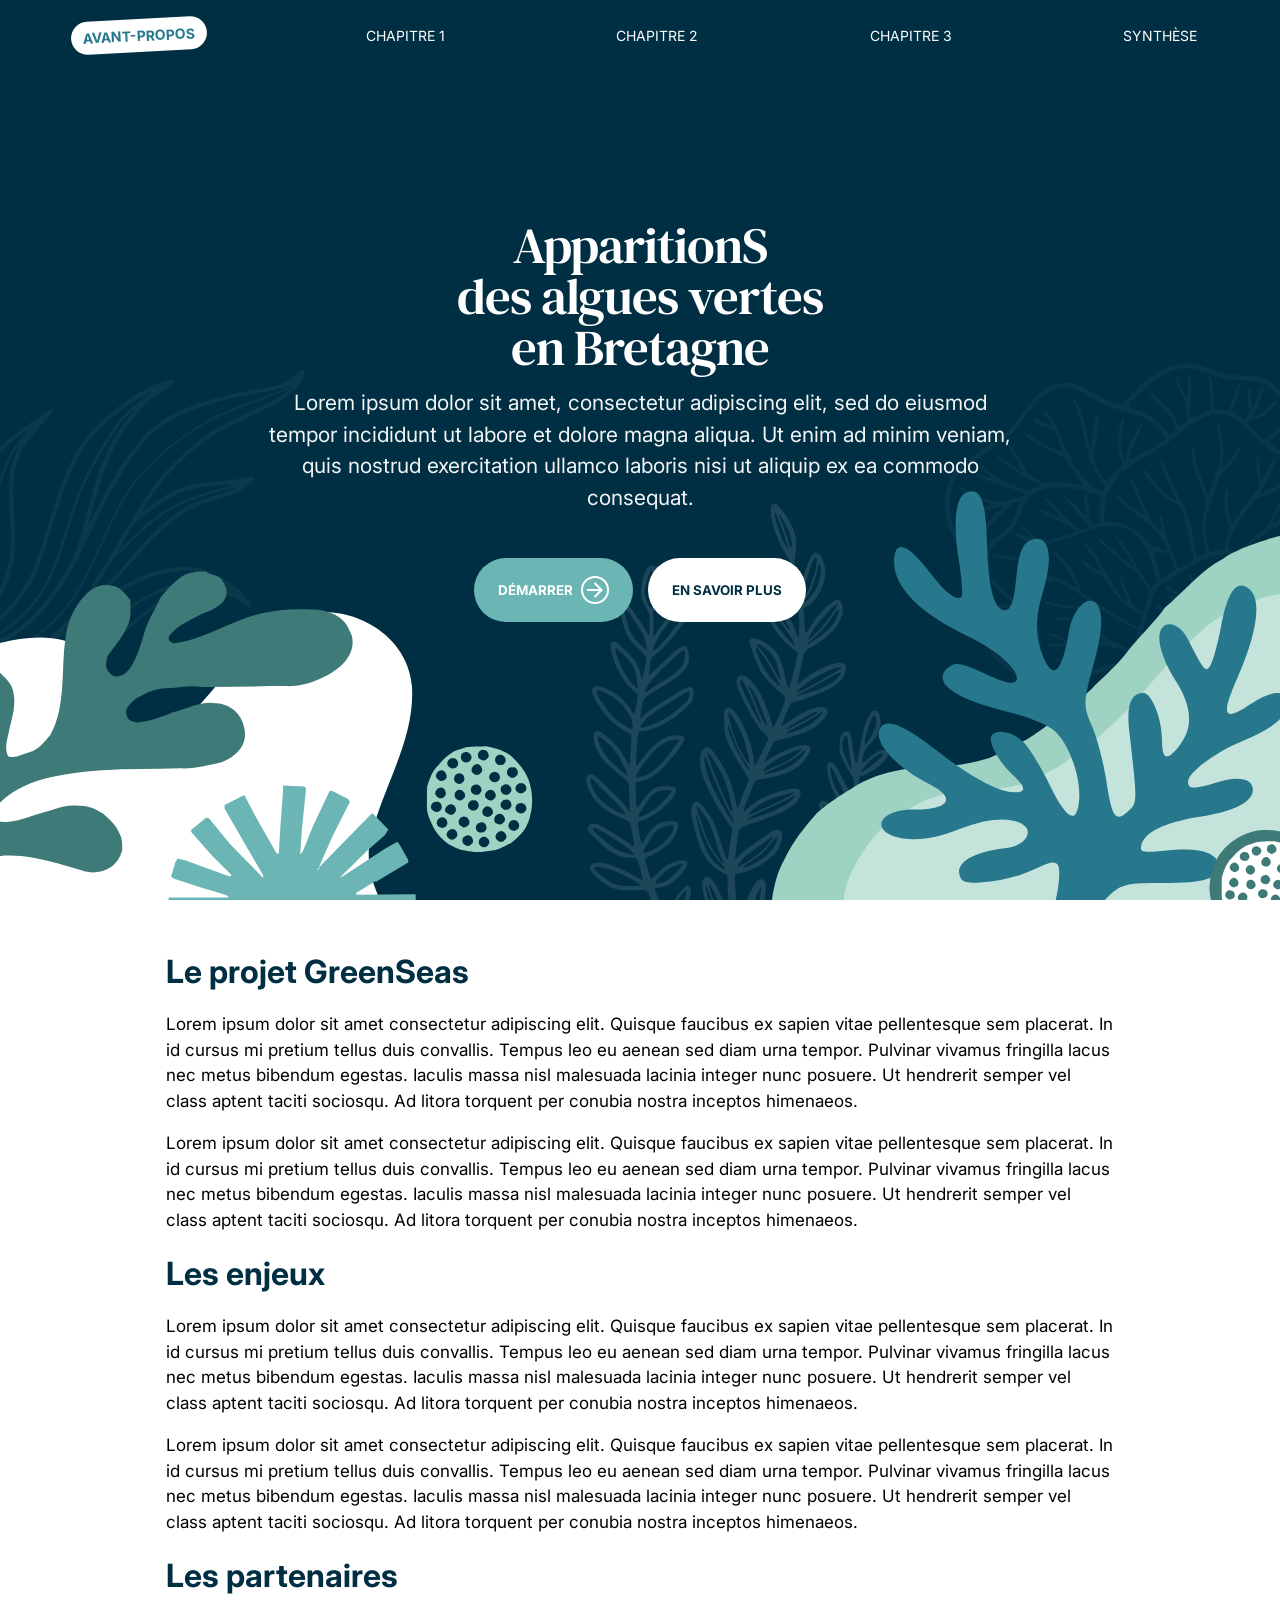
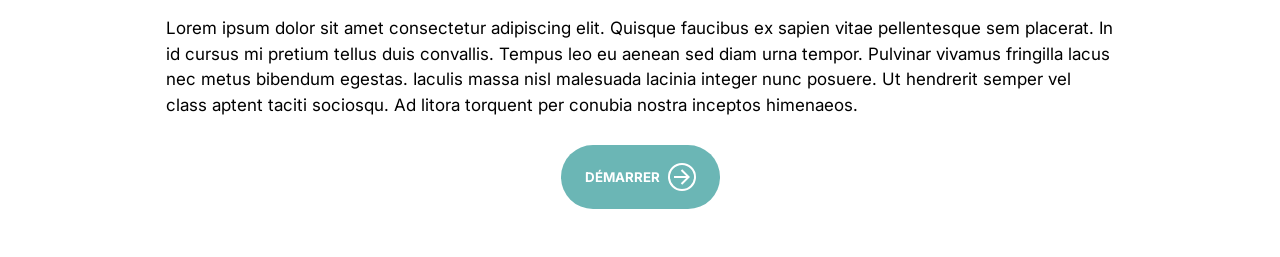
==== stories/greenseas.html @ 944b3de2 "Create html page to greenseas storymap and home #3 #4 #2" ====
<!DOCTYPE html>
<html lang="fr">
  <head>
    <meta charset="UTF-8">
    <meta name="viewport" content="width=device-width, initial-scale=1.0">
    <title>Greenseas - Apparitions des algues vertes en Bretagne</title>
    <style>
      @import url('https://fonts.googleapis.com/css2?family=DM+Serif+Text:ital@0;1&family=Inter:ital,opsz,wght@0,14..32,100..900;1,14..32,100..900&display=swap');

      :root {
        --nav-height: 70px;
        --colorGrenseas: #002f43;
        --colorGrenseas2: #27778d;
        --colorGrenseas3: #6bb6b5;
      }

      /* Reset général */
      * {
        margin: 0;
        padding: 0;
        box-sizing: border-box;
        font-family: 'Inter', system-ui;
      }

      body {
        line-height: 1.5;
        font-feature-settings: "liga" 1, "calt" 1;
      }

      h1 {
        font-family: "DM Serif Text", serif;
      }

      /* Navigation */
      nav {
        background-color: var(--colorGrenseas);
        height: var(--nav-height);
        display: flex;
        align-items: center;
      }

      .nav-tabs {
        display: flex;
        justify-content: space-around;
        gap: 6px;
        width: 100%;
      }

      nav button {
        background: none;
        border: none;
        color: white;
        font-size: 14px;
        padding: 8px 12px;
        cursor: pointer;
        border-radius: 2em;
        white-space: nowrap;
        text-transform: uppercase;
        transition: background-color 0.3s ease, color 0.3s ease, transform 0.35s cubic-bezier(.2, .8, .2, 1);
      }

      nav button.active {
        background-color: #fff;
        font-weight: bold;
        color: var(--colorGrenseas2);
        transform: rotate(-3deg);
      }

      nav button:hover {
        background-color: #fff;
        font-weight: bold;
        color: var(--colorGrenseas2);
        transform: rotate(-3deg) scale(1.05);
      }

      /* Contenu principal */
      .tab-content {
        display: none;
      }

      .tab-content.active {
        display: block;
      }

      @media (max-width: 700px) {
        nav {
          padding: 0px 2px;
        }

        .nav-tabs {
          justify-content: flex-start;
          overflow-x: auto;
          -webkit-overflow-scrolling: touch;
          gap: 8px;
          padding-bottom: 6px;
        }

        .nav-tabs::-webkit-scrollbar {
          height: 2px;
        }

        .nav-tabs::-webkit-scrollbar-thumb {
          background: rgba(255, 255, 255, 0);
          border-radius: 999px;
        }

        .nav-tabs::-webkit-scrollbar-track {
          background: transparent;
        }

        h1.hero-title {
          font-size: 4em;
        }
      }

      html {
        scroll-behavior: smooth;
      }

      /* HERO plein écran */
      .hero {
        min-height: calc(100vh - var(--nav-height));
        background-color: var(--colorGrenseas);
        color: white;
        text-align: center;
        position: relative;
        overflow: hidden;
        display: flex;
        flex-direction: column;
        justify-content: center;
        align-items: center;
      }

      .hero-inner {
        position: relative;
        z-index: 5;
        max-width: 780px;
        width: 100%;
        margin: 0 auto;
        padding: 4rem 1rem 12rem;
        display: flex;
        flex-direction: column;
        gap: 14px;
        align-items: center;
      }

      /* Décor bas (algues) */
      .hero-bottom {
        position: absolute;
        left: 0;
        bottom: -4px;
        width: 100%;
        z-index: 2;
        pointer-events: none;
      }

      .hero-bottom .hero-layer {
        position: absolute;
        bottom: 0;
        left: 50%;
        pointer-events: none;
        user-select: none;
      }

      .hero-bottom .hero-layer--mid {
        width: 105%;
        transform: translateX(-50%);
        opacity: 0.25;
        filter: blur(0.4px);
        transform-origin: bottom center;
        animation: sway 10s ease-in-out infinite;
      }

      .hero-bottom .hero-layer--center {
        width: 100%;
        transform: translateX(-50%);
        height: auto;
        object-fit: contain;
        z-index: 3;
      }

      @media (max-width: 700px) {
        .hero-inner {
          padding: 3.5rem 1rem 13rem;
        }

        .hero-bottom {
          height: 40vh;
        }

        .hero-bottom .hero-layer--mid,
        .hero-bottom .hero-layer--center {
          width: 160%;
        }
      }

      .hero-title {
        font-weight: 100;
        font-size: clamp(20px, 4vw, 4vw);
        letter-spacing: -0.02em;
        line-height: 1;
      }

      .hero-subtitle {
        font-size: clamp(20px, 2vw, 21px);
        opacity: 0.95;
        max-width: 60ch;
      }

      .hero-cta {
        margin-top: 10px;
        border: none;
        cursor: pointer;
        border-radius: 3em;
        padding: 18px 24px;
        font-weight: 700;
        text-transform: uppercase;
        background: #fff;
        color: var(--colorGrenseas);
        transition: transform 0.25s ease, background-color 0.25s ease, color 0.25s ease;
      }

      .hero-cta__secondary {
        background: var(--colorGrenseas3);
        color: #fff;
        display: flex;
        flex-direction: row;
        gap: 8px;
        align-items: center;
      }

      .hero-cta__secondary svg {
        border: 2px solid white;
        border-radius: 2em;
        padding: 0px;
        transition: transform 0.25s ease
      }

      .hero-cta__secondary:hover svg {
        transform: translateX(5px);
      }

      .hero-actions {
        display: flex;
        gap: 15px;
      }

      .hero-cta:hover {
        transform: translateY(-2px);
      }

      .hero-cta:active {
        transform: translateY(0);
      }

      .tab-container {
        padding: 3em 1em;
        max-width: 980px;
        margin: 0 auto;
      }

      p {
        font-size: 17px;
        margin-bottom: 1em;
      }

      h2 {
        font-size: 2em;
        color: var(--colorGrenseas);
        margin-bottom: .5em;
      }

      .center {
        display: flex;
        flex-direction: row;
        flex-wrap: wrap;
        justify-content: center;
        align-items: center;
      }

      @keyframes sway {
        0% {
          transform: translateX(-50%) rotate(-1.5deg) translateY(0);
        }

        50% {
          transform: translateX(-50%) rotate(1.8deg) translateY(-8px);
        }

        100% {
          transform: translateX(-50%) rotate(-1.5deg) translateY(0);
        }
      }

      @media (prefers-reduced-motion: reduce) {
        .hero-layer {
          animation: none !important;
        }
      }

      /* Carte - iframe */
      .tab-content--map {
        padding: 0;
        margin: 0;
        height: calc(100vh - var(--nav-height));
      }

      .tab-content--map iframe {
        width: 100%;
        height: 100%;
        border: none;
        display: block;
      }
    </style>
  </head>
  <body>
    <!-- Navigation -->
    <nav>
      <div class="nav-tabs">
        <button class="tab-button active" data-tab="tab1">Avant-propos</button>
        <button class="tab-button" data-tab="tab2">Chapitre 1</button>
        <button class="tab-button" data-tab="tab3">Chapitre 2</button>
        <button class="tab-button" data-tab="tab4">Chapitre 3</button>
        <button class="tab-button" data-tab="tab5">Synthèse</button>
      </div>
    </nav>
    <!-- Contenu -->
    <main>
      <div id="tab1" class="tab-content active">
        <!-- HERO (plein écran) -->
        <section class="hero">
          <div class="hero-inner">
            <h1 class="hero-title">ApparitionS <br>des algues vertes <br> en Bretagne </h1>
            <p class="hero-subtitle"> Lorem ipsum dolor sit amet, consectetur adipiscing elit, sed do eiusmod tempor incididunt ut labore et dolore magna aliqua. Ut enim ad minim veniam, quis nostrud exercitation ullamco laboris nisi ut aliquip ex ea commodo consequat. </p>
            <div class="hero-actions">
              <button class="hero-cta hero-cta__secondary" type="button" data-go-tab="tab2"> Démarrer <svg xmlns="http://www.w3.org/2000/svg" viewBox="0 0 24 24" width="28" height="28" fill="currentColor">
                  <path d="M16.1716 10.9999L10.8076 5.63589L12.2218 4.22168L20 11.9999L12.2218 19.778L10.8076 18.3638L16.1716 12.9999H4V10.9999H16.1716Z"></path>
                </svg>
              </button>
              <button class="hero-cta" type="button" data-scroll-target="#tab1-more"> En savoir plus </button>
            </div>
          </div>
          <div class="hero-bottom">
              <img class="hero-layer hero-layer--mid" src="algue_mid.svg" alt="" aria-hidden="true">
              <img class="hero-layer hero-layer--center" src="algues.svg" alt="" aria-hidden="true">
          </div>
        </section>
        <section id="tab1-more" class="tab-container tab1-more">
          <h2>Le projet GreenSeas</h2>
          <p>Lorem ipsum dolor sit amet consectetur adipiscing elit. Quisque faucibus ex sapien vitae pellentesque sem placerat. In id cursus mi pretium tellus duis convallis. Tempus leo eu aenean sed diam urna tempor. Pulvinar vivamus fringilla lacus nec metus bibendum egestas. Iaculis massa nisl malesuada lacinia integer nunc posuere. Ut hendrerit semper vel class aptent taciti sociosqu. Ad litora torquent per conubia nostra inceptos himenaeos.</p>
          <p>Lorem ipsum dolor sit amet consectetur adipiscing elit. Quisque faucibus ex sapien vitae pellentesque sem placerat. In id cursus mi pretium tellus duis convallis. Tempus leo eu aenean sed diam urna tempor. Pulvinar vivamus fringilla lacus nec metus bibendum egestas. Iaculis massa nisl malesuada lacinia integer nunc posuere. Ut hendrerit semper vel class aptent taciti sociosqu. Ad litora torquent per conubia nostra inceptos himenaeos.</p>
          <h2>Les enjeux</h2>
          <p>Lorem ipsum dolor sit amet consectetur adipiscing elit. Quisque faucibus ex sapien vitae pellentesque sem placerat. In id cursus mi pretium tellus duis convallis. Tempus leo eu aenean sed diam urna tempor. Pulvinar vivamus fringilla lacus nec metus bibendum egestas. Iaculis massa nisl malesuada lacinia integer nunc posuere. Ut hendrerit semper vel class aptent taciti sociosqu. Ad litora torquent per conubia nostra inceptos himenaeos.</p>
          <p>Lorem ipsum dolor sit amet consectetur adipiscing elit. Quisque faucibus ex sapien vitae pellentesque sem placerat. In id cursus mi pretium tellus duis convallis. Tempus leo eu aenean sed diam urna tempor. Pulvinar vivamus fringilla lacus nec metus bibendum egestas. Iaculis massa nisl malesuada lacinia integer nunc posuere. Ut hendrerit semper vel class aptent taciti sociosqu. Ad litora torquent per conubia nostra inceptos himenaeos.</p>
          <h2>Les partenaires</h2>
          <p>Lorem ipsum dolor sit amet consectetur adipiscing elit. Quisque faucibus ex sapien vitae pellentesque sem placerat. In id cursus mi pretium tellus duis convallis. Tempus leo eu aenean sed diam urna tempor. Pulvinar vivamus fringilla lacus nec metus bibendum egestas. Iaculis massa nisl malesuada lacinia integer nunc posuere. Ut hendrerit semper vel class aptent taciti sociosqu. Ad litora torquent per conubia nostra inceptos himenaeos.</p>
          <div class="center">
            <button class="hero-cta hero-cta__secondary" type="button" data-go-tab="tab2"> Démarrer <svg xmlns="http://www.w3.org/2000/svg" viewBox="0 0 24 24" width="28" height="28" fill="currentColor">
                <path d="M16.1716 10.9999L10.8076 5.63589L12.2218 4.22168L20 11.9999L12.2218 19.778L10.8076 18.3638L16.1716 12.9999H4V10.9999H16.1716Z"></path>
              </svg>
            </button>
          </div>
        </section>
      </div>
      <div id="tab2" class="tab-content tab-content--map">
            <iframe src="http://localhost/storymap-greenseas/greenseas/" loading="lazy" aria-label="Carte interactive"></iframe>
        </div>
      <div id="tab3" class="tab-container tab-content">
        <h2>Storymap CH2</h2>
      </div>
      <div id="tab4" class="tab-container tab-content">
        <h2>Storymap CH3</h2>
      </div>
      <div id="tab5" class="tab-content">
        <section class="tab1-more tab-container">
          <h2>Synthèse</h2>
          <p>Lorem ipsum dolor sit amet consectetur adipiscing elit. Quisque faucibus ex sapien vitae pellentesque sem placerat. In id cursus mi pretium tellus duis convallis. Tempus leo eu aenean sed diam urna tempor. Pulvinar vivamus fringilla lacus nec metus bibendum egestas. Iaculis massa nisl malesuada lacinia integer nunc posuere. Ut hendrerit semper vel class aptent taciti sociosqu. Ad litora torquent per conubia nostra inceptos himenaeos.</p>
        </section>
      </div>
    </main>
    <!-- JS -->
    <script>
      const buttons = document.querySelectorAll('.tab-button');
      const contents = document.querySelectorAll('.tab-content');
      buttons.forEach(button => {
        button.addEventListener('click', () => {
          buttons.forEach(btn => btn.classList.remove('active'));
          contents.forEach(content => content.classList.remove('active'));
          button.classList.add('active');
          const tabId = button.getAttribute('data-tab');
          document.getElementById(tabId).classList.add('active');
          button.scrollIntoView({
            behavior: 'smooth',
            inline: 'center',
            block: 'nearest'
          });
        });
      });
      document.addEventListener('click', (e) => {
        const btn = e.target.closest('[data-scroll-target]');
        if (!btn) return;
        document.querySelector(btn.dataset.scrollTarget)?.scrollIntoView({
          behavior: 'smooth'
        });
      });
      document.addEventListener('click', (e) => {
        const goTabBtn = e.target.closest('[data-go-tab]');
        if (!goTabBtn) return;
        const targetTabId = goTabBtn.dataset.goTab;
        const targetButton = document.querySelector(`.tab-button[data-tab="${targetTabId}"]`);
        targetButton?.click();
      });
    </script>
  </body>
</html>
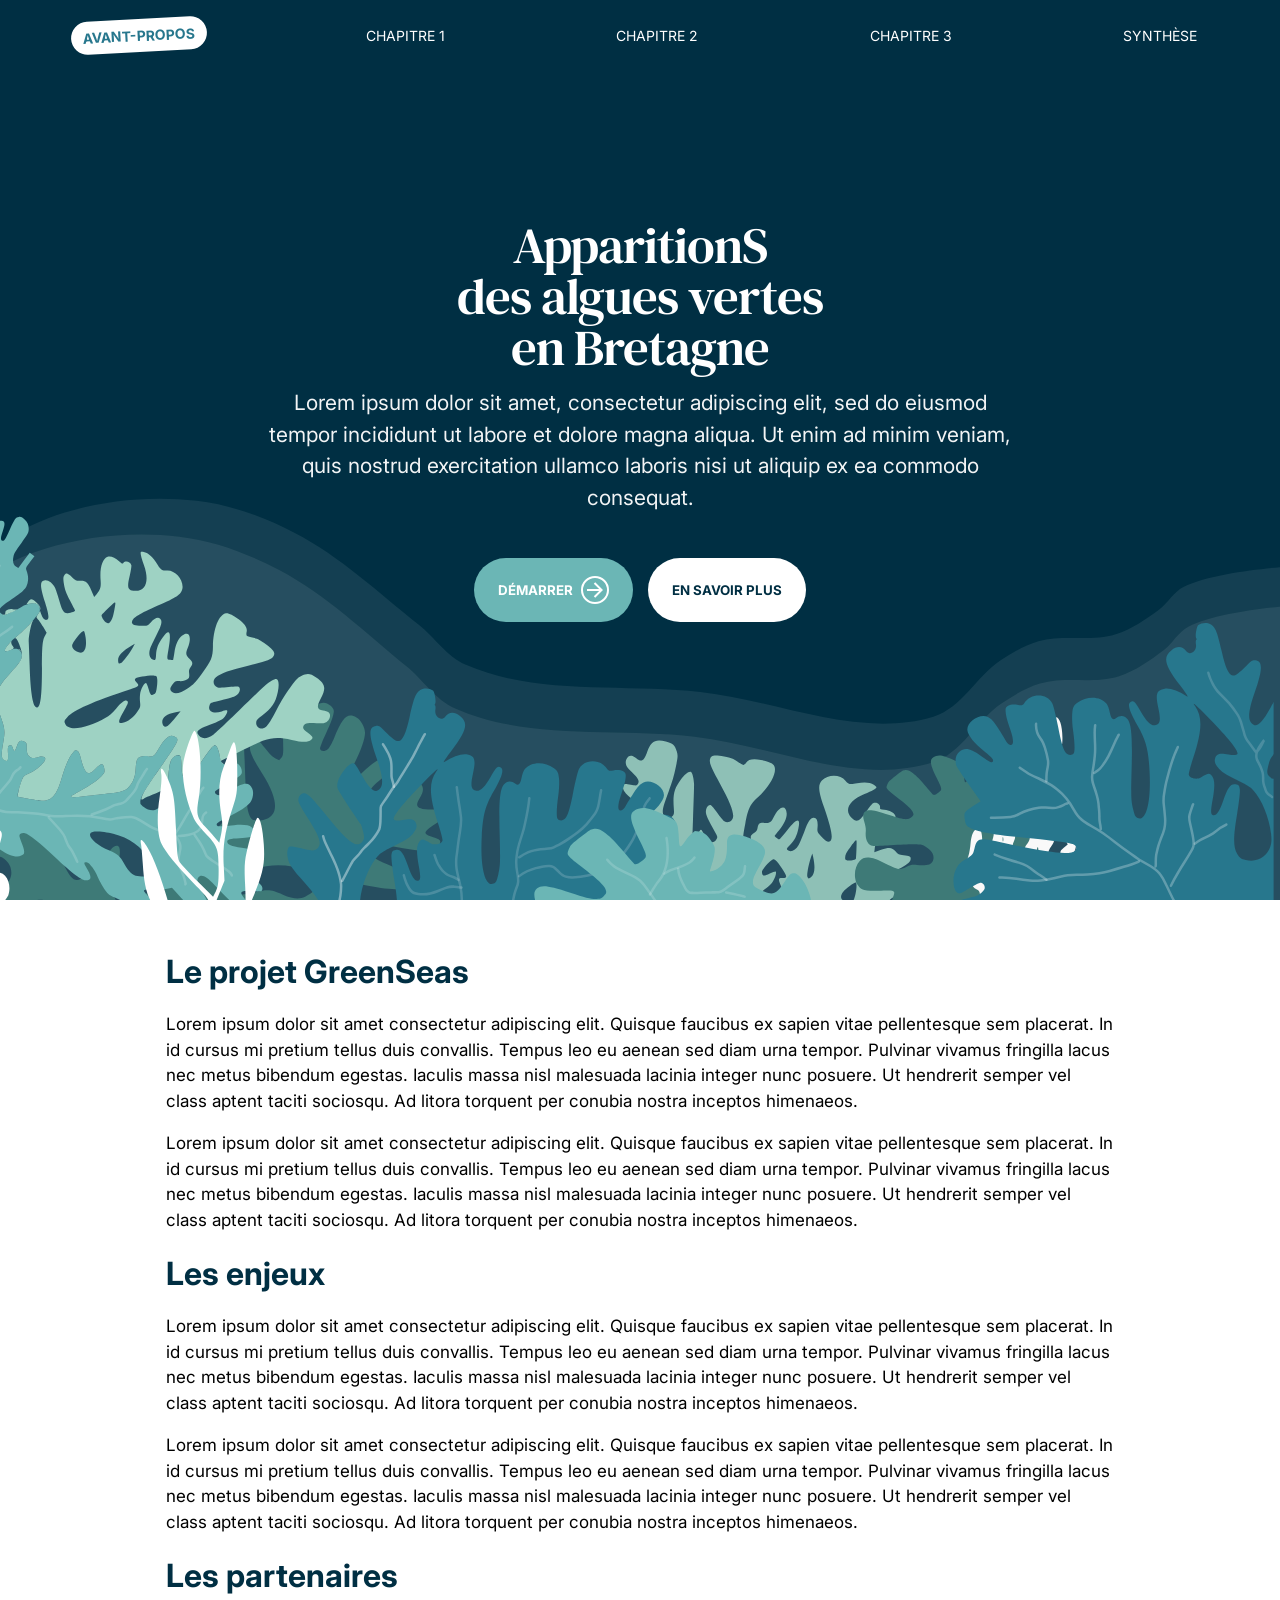
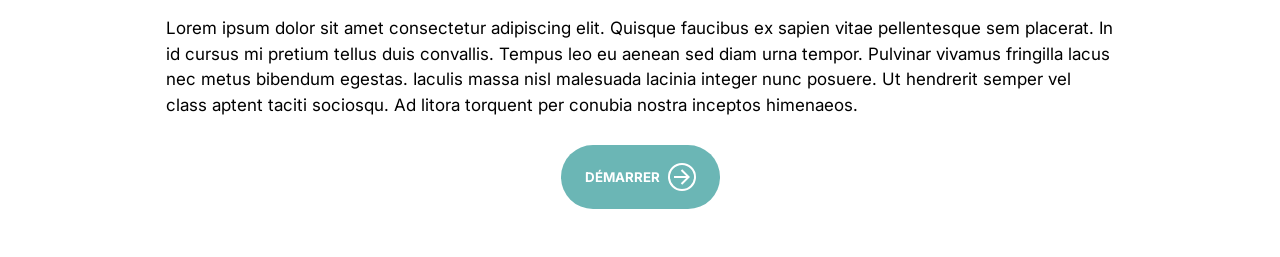
==== commit 70c7f083: "Upate home with img" ====
--- a/stories/greenseas.html
+++ b/stories/greenseas.html
@@ -3,7 +3,9 @@
   <head>
     <meta charset="UTF-8">
     <meta name="viewport" content="width=device-width, initial-scale=1.0">
-    <title>Greenseas - Apparitions des algues vertes en Bretagne</title>
+    <title>GreenSeas ― ApparitionS des algues vertes en Bretagne</title>
+    <link rel="icon" href="assets/favicon.ico" type="image/x-icon">
+
     <style>
       @import url('https://fonts.googleapis.com/css2?family=DM+Serif+Text:ital@0;1&family=Inter:ital,opsz,wght@0,14..32,100..900;1,14..32,100..900&display=swap');
 
@@ -163,11 +165,12 @@
       }
 
       .hero-bottom .hero-layer--mid {
-        width: 105%;
-        transform: translateX(-50%);
-        opacity: 0.25;
-        filter: blur(0.4px);
+        width: 110%;
+        transform: translateX(-55%);
         transform-origin: bottom center;
+      }
+
+      .hero-bottom .hero-layer--sway {
         animation: sway 10s ease-in-out infinite;
       }
 
@@ -176,7 +179,6 @@
         transform: translateX(-50%);
         height: auto;
         object-fit: contain;
-        z-index: 3;
       }
 
       @media (max-width: 700px) {
@@ -280,15 +282,23 @@
 
       @keyframes sway {
         0% {
-          transform: translateX(-50%) rotate(-1.5deg) translateY(0);
+          transform: translateX(-50.5%) translateY(0px) rotate(0deg);
+        }
+
+        25% {
+          transform: translateX(-51%) translateY(-1px) rotate(0.3deg);
         }
 
         50% {
-          transform: translateX(-50%) rotate(1.8deg) translateY(-8px);
+          transform: translateX(-50%) translateY(-2px) rotate(-0.2deg);
+        }
+
+        75% {
+          transform: translateX(-51%) translateY(-1px) rotate(0.3deg);
         }
 
         100% {
-          transform: translateX(-50%) rotate(-1.5deg) translateY(0);
+          transform: translateX(-50.5%) translateY(0px) rotate(0deg);
         }
       }
 
@@ -341,8 +351,10 @@
             </div>
           </div>
           <div class="hero-bottom">
-              <img class="hero-layer hero-layer--mid" src="algue_mid.svg" alt="" aria-hidden="true">
-              <img class="hero-layer hero-layer--center" src="algues.svg" alt="" aria-hidden="true">
+            
+              <img class="hero-layer hero-layer--center" src="assets/algues_plan2.svg" alt="" aria-hidden="true">
+              <img class="hero-layer hero-layer--mid" src="assets/algues_plan1.svg" alt="" aria-hidden="true">              
+              <img class="hero-layer hero-layer--mid hero-layer--sway" src="assets/algues_plan0.svg" alt="" aria-hidden="true">
           </div>
         </section>
         <section id="tab1-more" class="tab-container tab1-more">
@@ -365,8 +377,8 @@
       <div id="tab2" class="tab-content tab-content--map">
             <iframe src="http://localhost/storymap-greenseas/greenseas/" loading="lazy" aria-label="Carte interactive"></iframe>
         </div>
-      <div id="tab3" class="tab-container tab-content">
-        <h2>Storymap CH2</h2>
+      <div id="tab3" class="tab-content--map tab-content">
+        <iframe src="http://localhost/storymap-greenseas/greenseas_ch2/" loading="lazy" aria-label="Carte interactive"></iframe>
       </div>
       <div id="tab4" class="tab-container tab-content">
         <h2>Storymap CH3</h2>
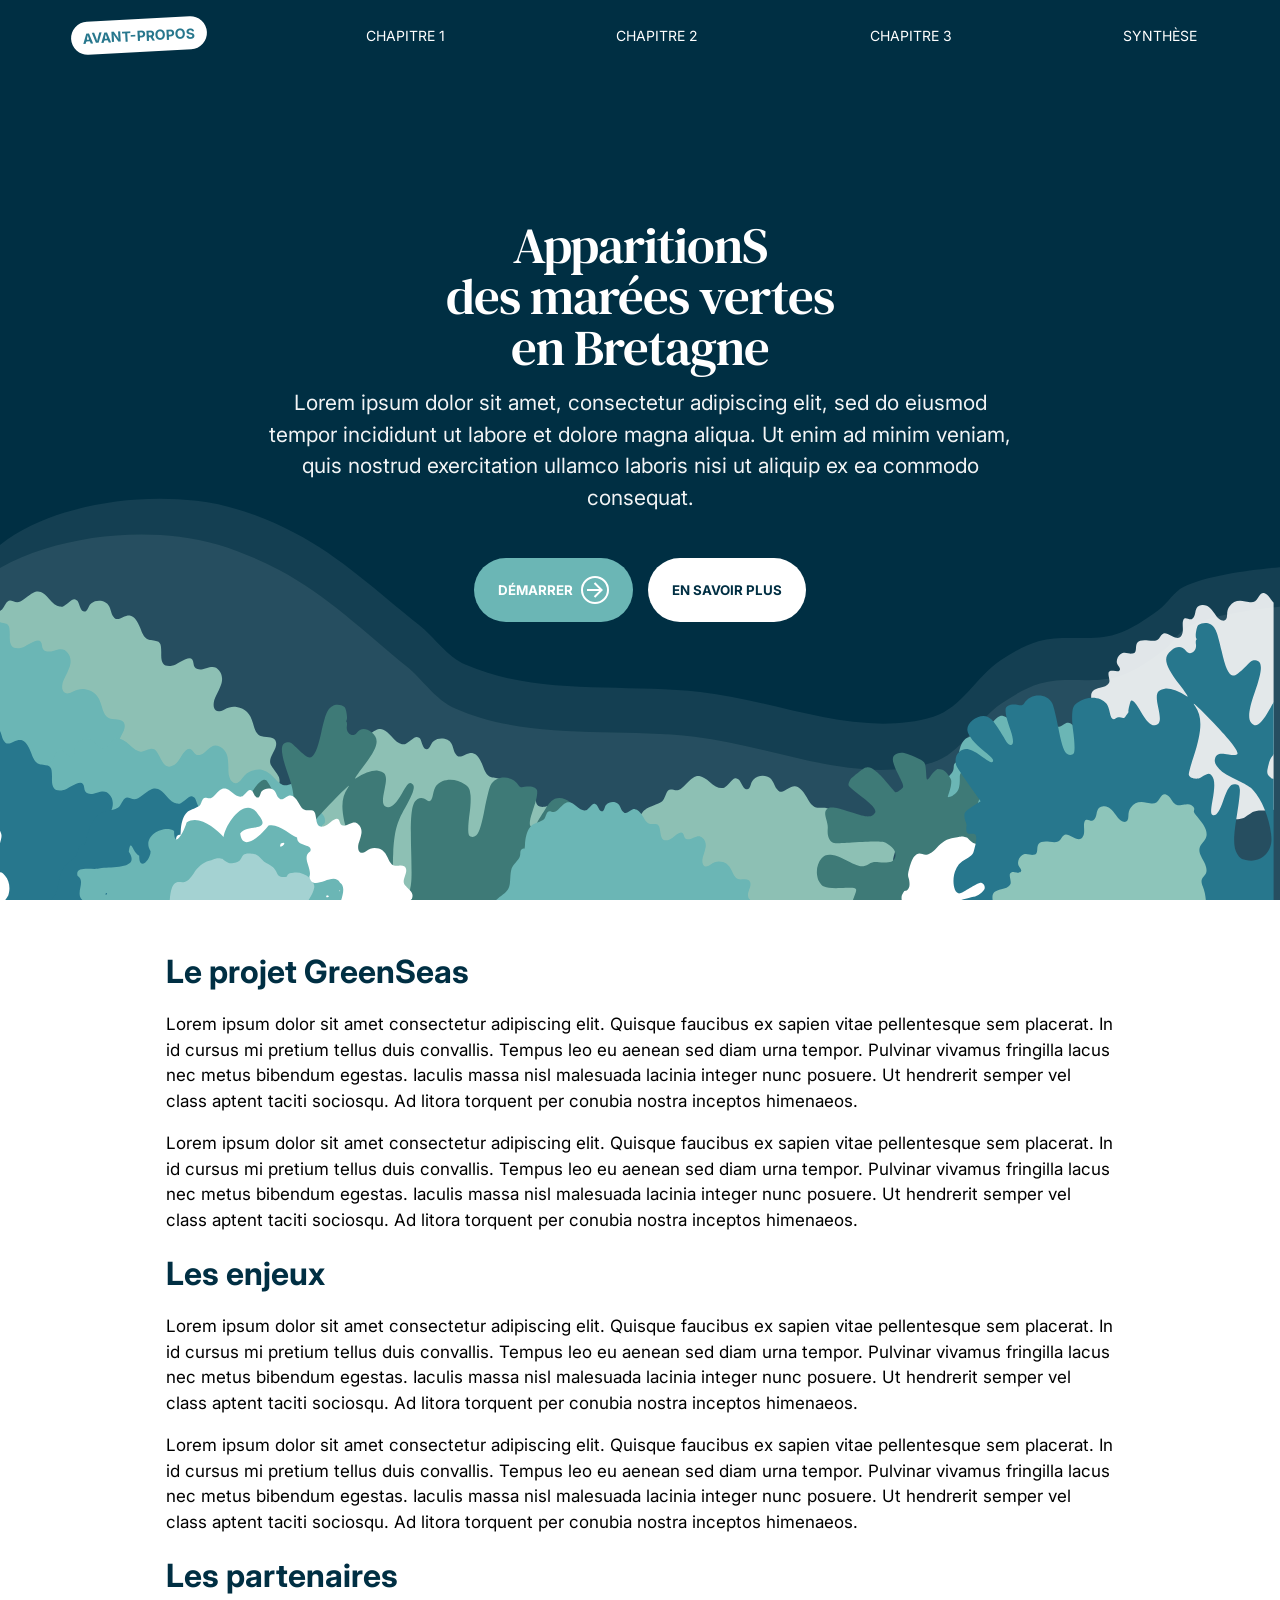
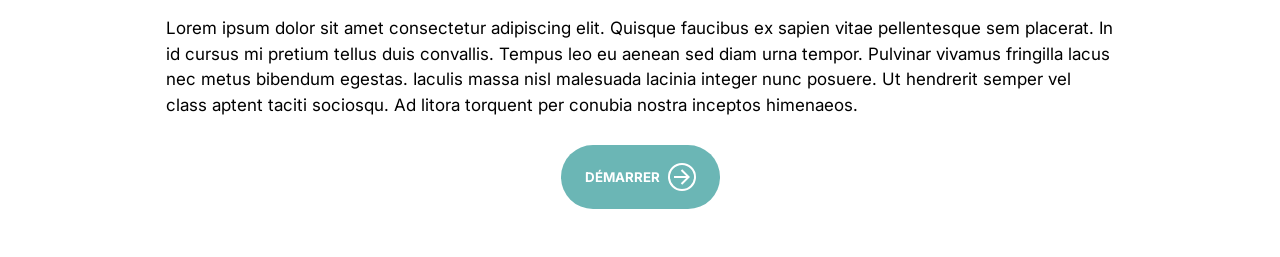
==== commit 0d4f0aa9: "Update stories" ====
--- a/stories/greenseas.html
+++ b/stories/greenseas.html
@@ -340,7 +340,7 @@
         <!-- HERO (plein écran) -->
         <section class="hero">
           <div class="hero-inner">
-            <h1 class="hero-title">ApparitionS <br>des algues vertes <br> en Bretagne </h1>
+            <h1 class="hero-title">ApparitionS <br>des marées vertes <br> en Bretagne </h1>
             <p class="hero-subtitle"> Lorem ipsum dolor sit amet, consectetur adipiscing elit, sed do eiusmod tempor incididunt ut labore et dolore magna aliqua. Ut enim ad minim veniam, quis nostrud exercitation ullamco laboris nisi ut aliquip ex ea commodo consequat. </p>
             <div class="hero-actions">
               <button class="hero-cta hero-cta__secondary" type="button" data-go-tab="tab2"> Démarrer <svg xmlns="http://www.w3.org/2000/svg" viewBox="0 0 24 24" width="28" height="28" fill="currentColor">
@@ -375,13 +375,13 @@
         </section>
       </div>
       <div id="tab2" class="tab-content tab-content--map">
-            <iframe src="http://localhost/storymap-greenseas/greenseas/" loading="lazy" aria-label="Carte interactive"></iframe>
+            <iframe src="/storymap-greenseas/greenseas/" loading="lazy" aria-label="Storymap Chapitre 1"></iframe>
         </div>
       <div id="tab3" class="tab-content--map tab-content">
-        <iframe src="http://localhost/storymap-greenseas/greenseas_ch2/" loading="lazy" aria-label="Carte interactive"></iframe>
+        <iframe src="/storymap-greenseas/greenseas_ch2/" loading="lazy" aria-label="Storymap Chapitre 2"></iframe>
       </div>
-      <div id="tab4" class="tab-container tab-content">
-        <h2>Storymap CH3</h2>
+      <div id="tab4" class="tab-content--map tab-content">
+        <iframe src="/storymap-greenseas/greenseas_ch3/" loading="lazy" aria-label="Storymap Chapitre 3"></iframe>
       </div>
       <div id="tab5" class="tab-content">
         <section class="tab1-more tab-container">
